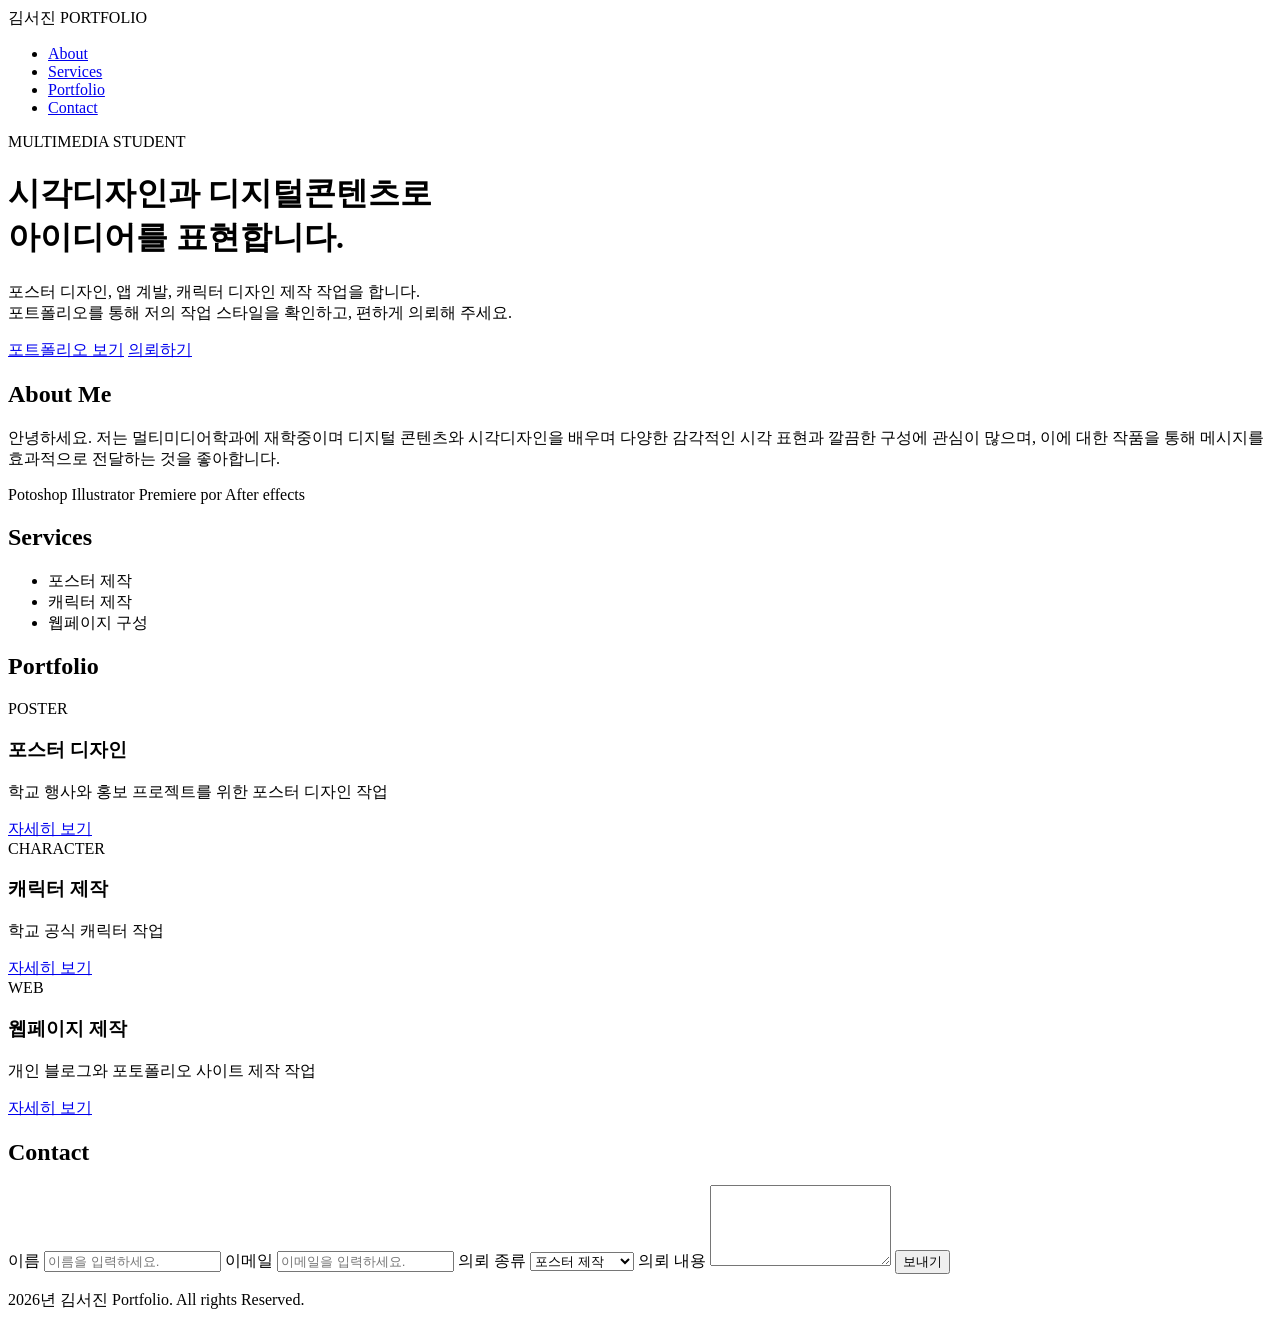
==== index.html @ 339a4b65 "Add files via upload" ====
<!DOCTYPE html>
<html lang="en">
<head>
    <meta charset="UTF-8">
    <meta name="viewport" content="width=device-width, initial-scale=1.0">
    <title> 김서진 Portfolio </title>
</head>
<body>
    <nav>
    <div>김서진 PORTFOLIO</div>
    <ul>
        <li><a href="#about">About</a></li>
        <li><a href="#service">Services</a></li>
        <li><a href="#portfolio">Portfolio</a></li>
        <li><a href="#contact">Contact</a></li>
    </ul>
    </nav>

    <header>
    <div>
        <p>MULTIMEDIA STUDENT</p>
        <h1>시각디자인과 디지털콘텐츠로 <br> 아이디어를 표현합니다.</h1>
        <p>포스터 디자인, 앱 계발, 캐릭터 디자인 제작 작업을 합니다. <br> 포트폴리오를 통해 저의 작업 스타일을 확인하고, 편하게 의뢰해 주세요.</p>

        <div>
            <a href="#">포트폴리오 보기</a>
            <a href="#">의뢰하기</a> 
        </div>
    </div>
    </header>
 
    <section id="about">
        <h2>About Me</h2>
        <p>안녕하세요. 저는 멀티미디어학과에 재학중이며 디지털 콘텐츠와 
        시각디자인을 배우며 다양한 감각적인 시각 표현과 깔끔한 구성에 관심이 많으며, 
        이에 대한 작품을 통해 메시지를 효과적으로 전달하는 것을 좋아합니다.</p>
        <div>
            <span>Potoshop</span>
            <span>Illustrator</span>
            <span>Premiere por</span>
            <span>After effects</span>
        </div>
    </section>
     
    <section id="service">
        <h2>Services</h2>
        <ul>
            <li>포스터 제작</li>
            <li>캐릭터 제작</li>
            <li>웹페이지 구성</li>
        </ul>

    </section>
      
    <section id="portfolio">
        <h2>Portfolio</h2>
        <div class="portfolio-grid">
            <div class="card">
                <div>POSTER</div>
                <h3>포스터 디자인</h3>
                <p>학교 행사와 홍보 프로젝트를 위한 포스터 디자인 작업</p>
                <a href="#">자세히 보기</a>
            </div>

            <div class="card">
                <div>CHARACTER</div>
                <h3>캐릭터 제작</h3>
                <p>학교 공식 캐릭터 작업</p>
                <a href="#">자세히 보기</a>
            </div>

            <div class="card">
                <div>WEB</div>
                <h3>웹페이지 제작</h3>
                <p>개인 블로그와 포토폴리오 사이트 제작 작업</p>
                <a href="#">자세히 보기</a>
            </div>

        </div>
    </section>
       
    <section id="contact">
      <h2>Contact</h2>

      <form>
        <label for="name">이름</label>
        <input type="text" name="name" placeholder="이름을 입력하세요.">


        <label for="email">이메일</label>
        <input type="email" name="email" placeholder="이메일을 입력하세요.">


        <label for="type">의뢰 종류</label>
        <select name="type">
           <option>포스터 제작</option>
           <option>캐릭터 제작</option>
           <option>웹페이지 제작</option>
        </select>

        <label for="message">의뢰 내용</label>
        <textarea name="message" placeholder="의뢰할 내용을 입력하세요." rows="5">
        </textarea>

        <input type="submit" value="보내기">


      </form>



    </section>

<footer>
    <p>2026년 김서진 Portfolio. All rights Reserved.</p>
</footer>



</body>
</html>
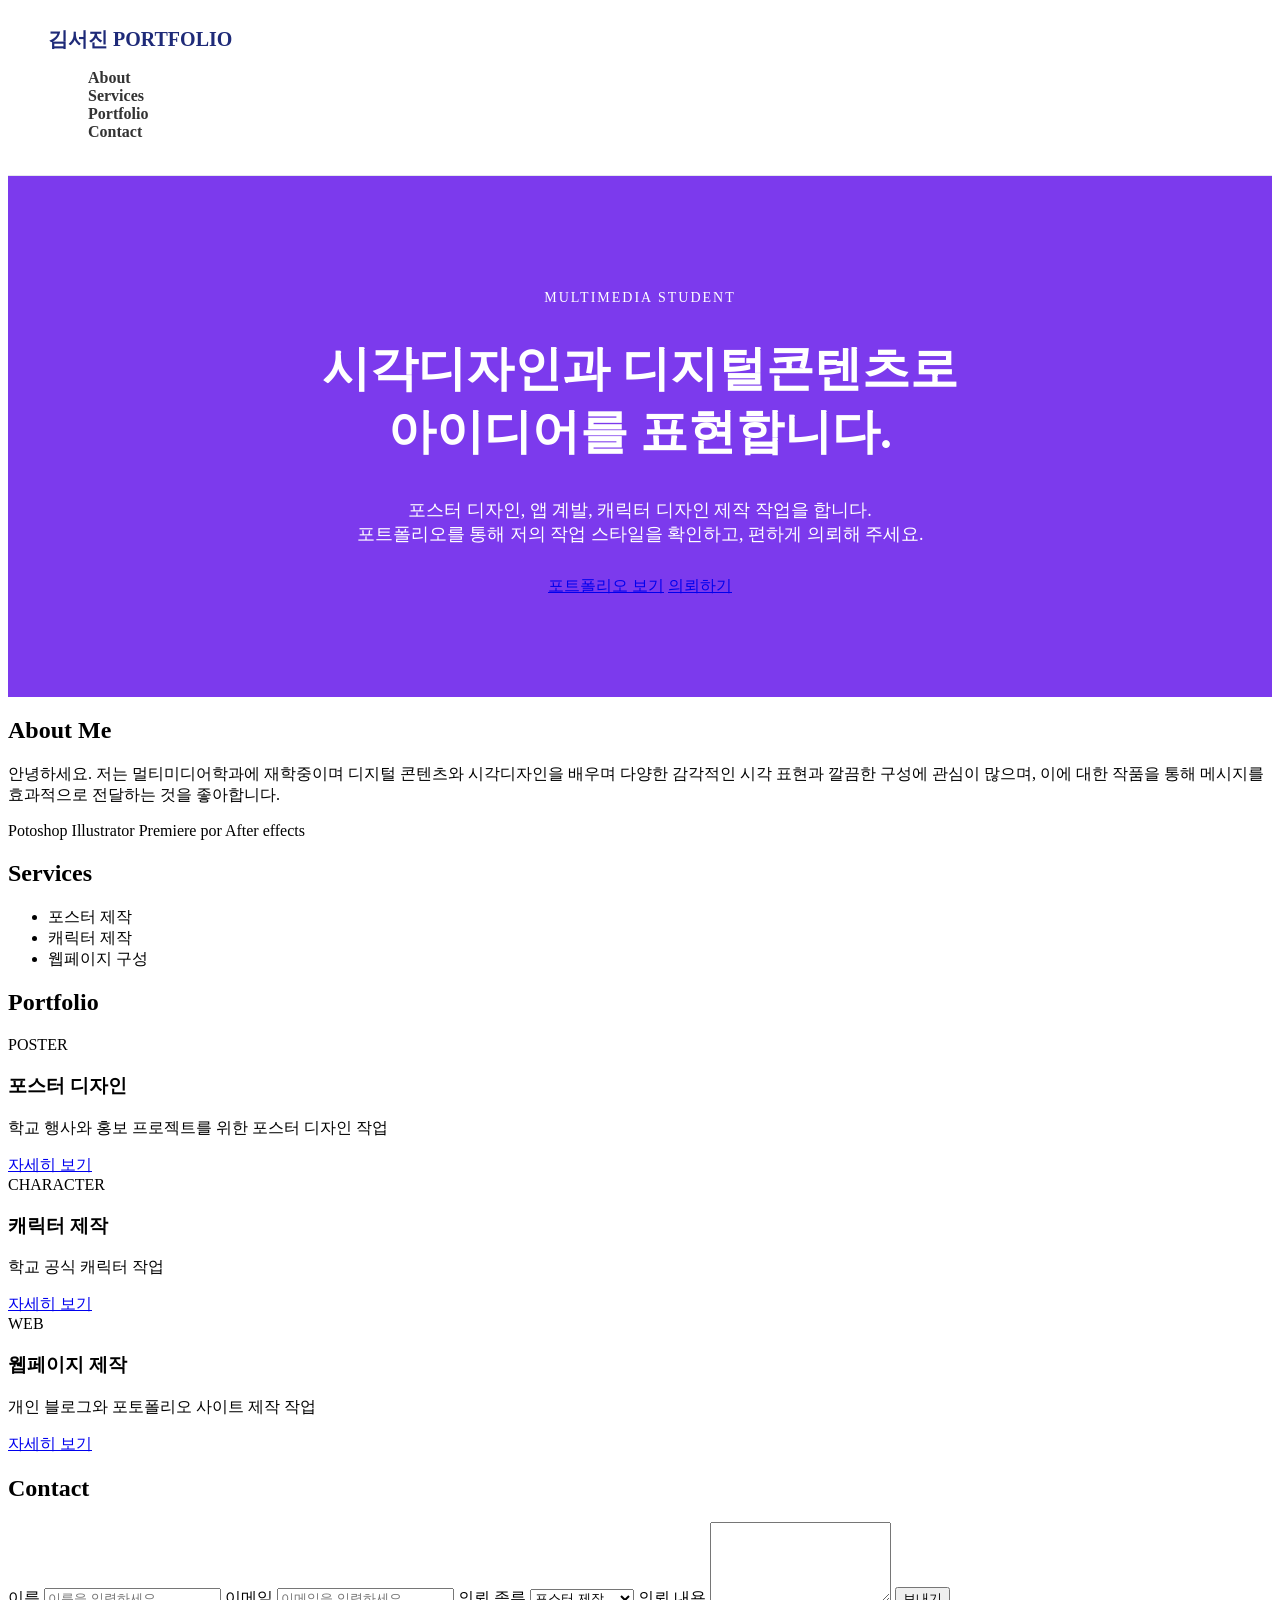
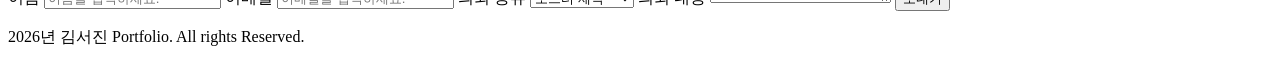
==== commit 3e45749e: "Add files via upload" ====
--- a/index.html
+++ b/index.html
@@ -4,10 +4,11 @@
     <meta charset="UTF-8">
     <meta name="viewport" content="width=device-width, initial-scale=1.0">
     <title> 김서진 Portfolio </title>
+    <link rel="stylesheet" href="style.css">
 </head>
 <body>
     <nav>
-    <div>김서진 PORTFOLIO</div>
+    <div class="logo">김서진 PORTFOLIO</div>
     <ul>
         <li><a href="#about">About</a></li>
         <li><a href="#service">Services</a></li>
@@ -16,13 +17,13 @@
     </ul>
     </nav>
 
-    <header>
-    <div>
-        <p>MULTIMEDIA STUDENT</p>
+    <header class="hero">
+    <div class="hero-text">
+        <p class="small-title">MULTIMEDIA STUDENT</p>
         <h1>시각디자인과 디지털콘텐츠로 <br> 아이디어를 표현합니다.</h1>
-        <p>포스터 디자인, 앱 계발, 캐릭터 디자인 제작 작업을 합니다. <br> 포트폴리오를 통해 저의 작업 스타일을 확인하고, 편하게 의뢰해 주세요.</p>
+        <p class="hero-description">포스터 디자인, 앱 계발, 캐릭터 디자인 제작 작업을 합니다. <br> 포트폴리오를 통해 저의 작업 스타일을 확인하고, 편하게 의뢰해 주세요.</p>
 
-        <div>
+        <div class="hero-buttons">
             <a href="#">포트폴리오 보기</a>
             <a href="#">의뢰하기</a> 
         </div>
--- a/style.css
+++ b/style.css
@@ -0,0 +1,17 @@
+nav{background-color: #ffff; border-bottom:1px solid #e5e7ed; padding: 18px 40px;}
+
+nav ul{ list-style:none; }
+
+nav ul li a {text-decoration:none; color:#333; font-weight:bold;}
+
+nav ul li a:hover{color: #7c3aed;}
+
+.logo{font-size: 20px; font-weight: bold; color:#1e2a78;}
+
+.hero{background-color: #7c3aed; color: #ffff; padding: 100px 20px; text-align:center;}
+
+.small-title{font-size:14px; letter-spacing: 2px; margin-bottom:22px;}
+
+.hero h1{ font-size: 48px; margin-bottom: 35px; line-height: 1.3;}
+
+.hero-description{font-size: 18px; width: 650px; margin:0 auto 30px auto;}
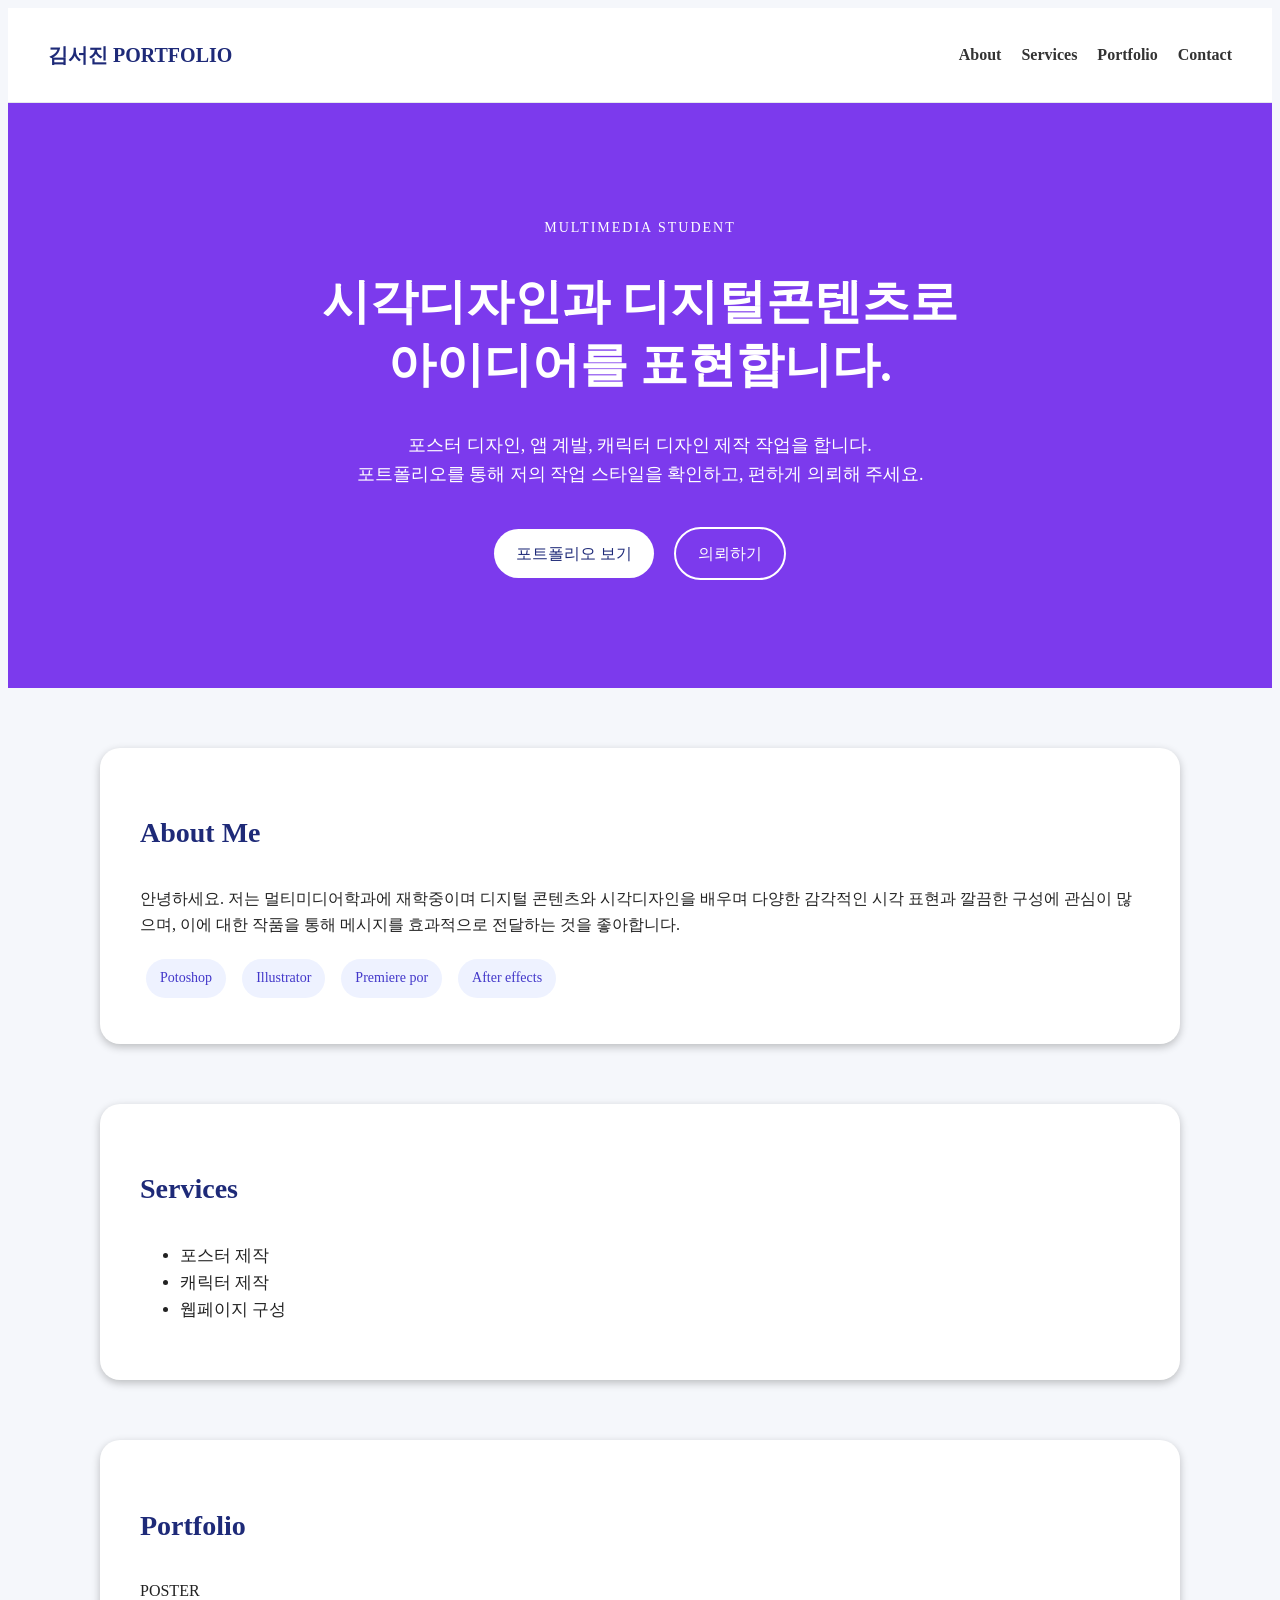
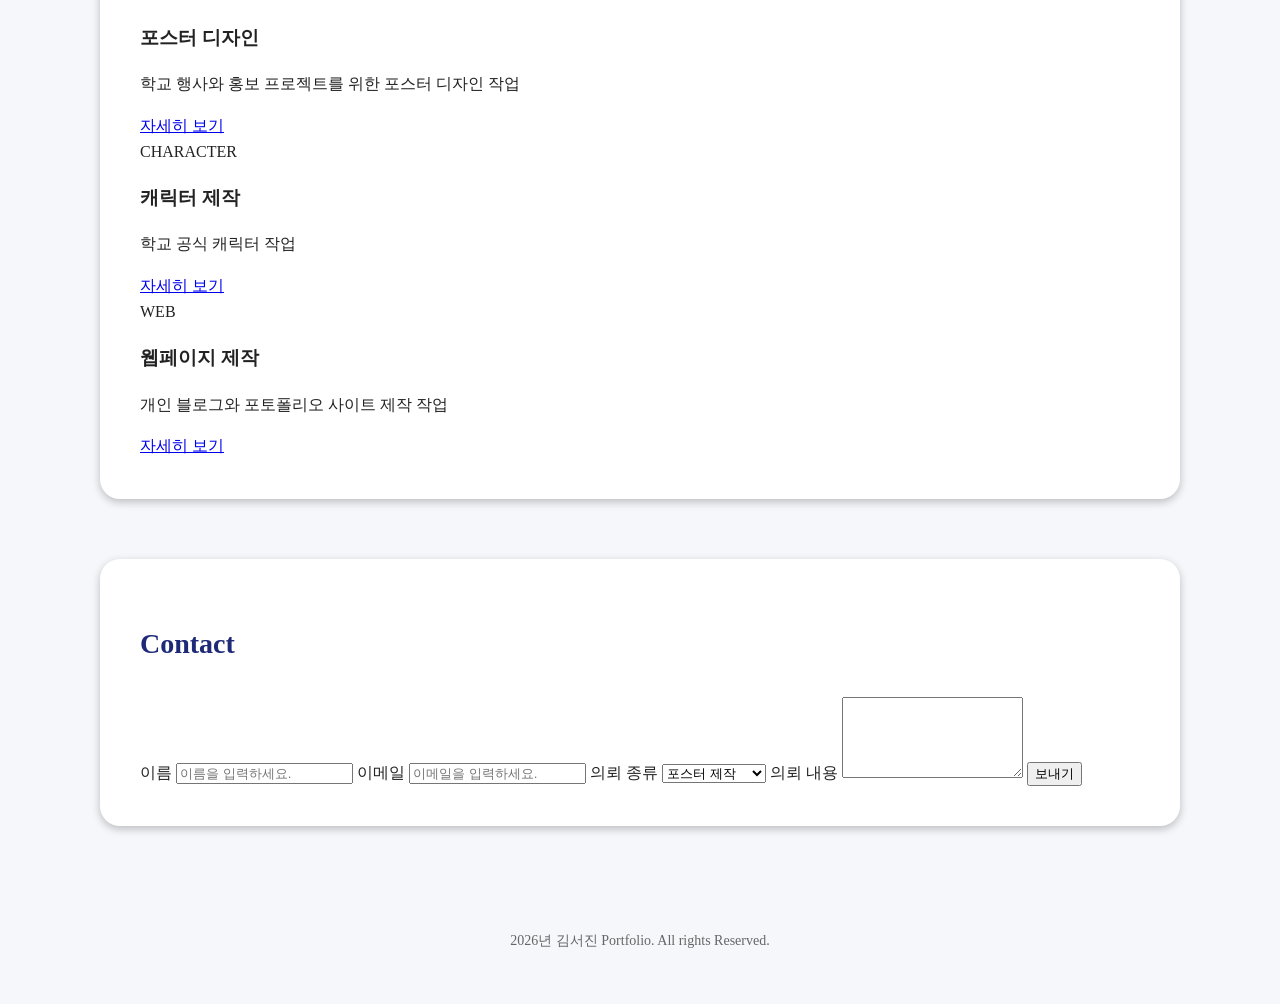
==== commit 4793f8b0: "Add files via upload" ====
--- a/index.html
+++ b/index.html
@@ -24,8 +24,8 @@
         <p class="hero-description">포스터 디자인, 앱 계발, 캐릭터 디자인 제작 작업을 합니다. <br> 포트폴리오를 통해 저의 작업 스타일을 확인하고, 편하게 의뢰해 주세요.</p>
 
         <div class="hero-buttons">
-            <a href="#">포트폴리오 보기</a>
-            <a href="#">의뢰하기</a> 
+            <a href="#" class="btn first">포트폴리오 보기</a>
+            <a href="#" class="btn second">의뢰하기</a> 
         </div>
     </div>
     </header>
@@ -35,7 +35,7 @@
         <p>안녕하세요. 저는 멀티미디어학과에 재학중이며 디지털 콘텐츠와 
         시각디자인을 배우며 다양한 감각적인 시각 표현과 깔끔한 구성에 관심이 많으며, 
         이에 대한 작품을 통해 메시지를 효과적으로 전달하는 것을 좋아합니다.</p>
-        <div>
+        <div class="skills">
             <span>Potoshop</span>
             <span>Illustrator</span>
             <span>Premiere por</span>
--- a/style.css
+++ b/style.css
@@ -1,6 +1,8 @@
-nav{background-color: #ffff; border-bottom:1px solid #e5e7ed; padding: 18px 40px;}
+nav{background-color: #ffff; border-bottom:1px solid #e5e7ed; padding: 18px 40px;
+display: flex; justify-content: space-between; align-items: center;}
 
-nav ul{ list-style:none; }
+nav ul{ list-style:none; display: flex;
+gap: 20px;}
 
 nav ul li a {text-decoration:none; color:#333; font-weight:bold;}
 
@@ -14,4 +16,34 @@
 
 .hero h1{ font-size: 48px; margin-bottom: 35px; line-height: 1.3;}
 
-.hero-description{font-size: 18px; width: 650px; margin:0 auto 30px auto;}+.hero-description{font-size: 18px; width: 650px; margin:0 auto 30px auto;}
+
+.btn{display: inline-block; padding:12px 22px; 
+border-radius: 30px; text-decoration: none; margin: 8px; }
+
+.first{ background-color: white; color: #1e2a78;}
+
+.first:hover{ background-color: #f3f4f6;}
+
+.second{ border: 2px solid white; color: white;}
+
+.second:hover{ background-color: white; color: #1e2a78;}
+
+
+body{ background-color: #f5f7fb; color: #222; line-height: 1.6;}
+
+section{background-color: white; width: 1000px; margin: 60px auto;
+padding: 40px; border-radius: 20px; box-shadow: rgba(0, 0, 0, 0.24) 0px 3px 8px;}
+
+section h2{font-size: 28px; margin-bottom: 30px; 
+color: #1e2a78; }
+
+.skills span{ display: inline-block; background-color: #eef2ff;
+padding: 8px 14px; border-radius: 20px; margin: 6px; font-size: 14px; 
+color: #4338ca; }
+
+#service ul { font-size: 17px;}
+
+footer{ text-align: center; padding: 30px 20px; 
+color: #666; font-size: 14px; }
+
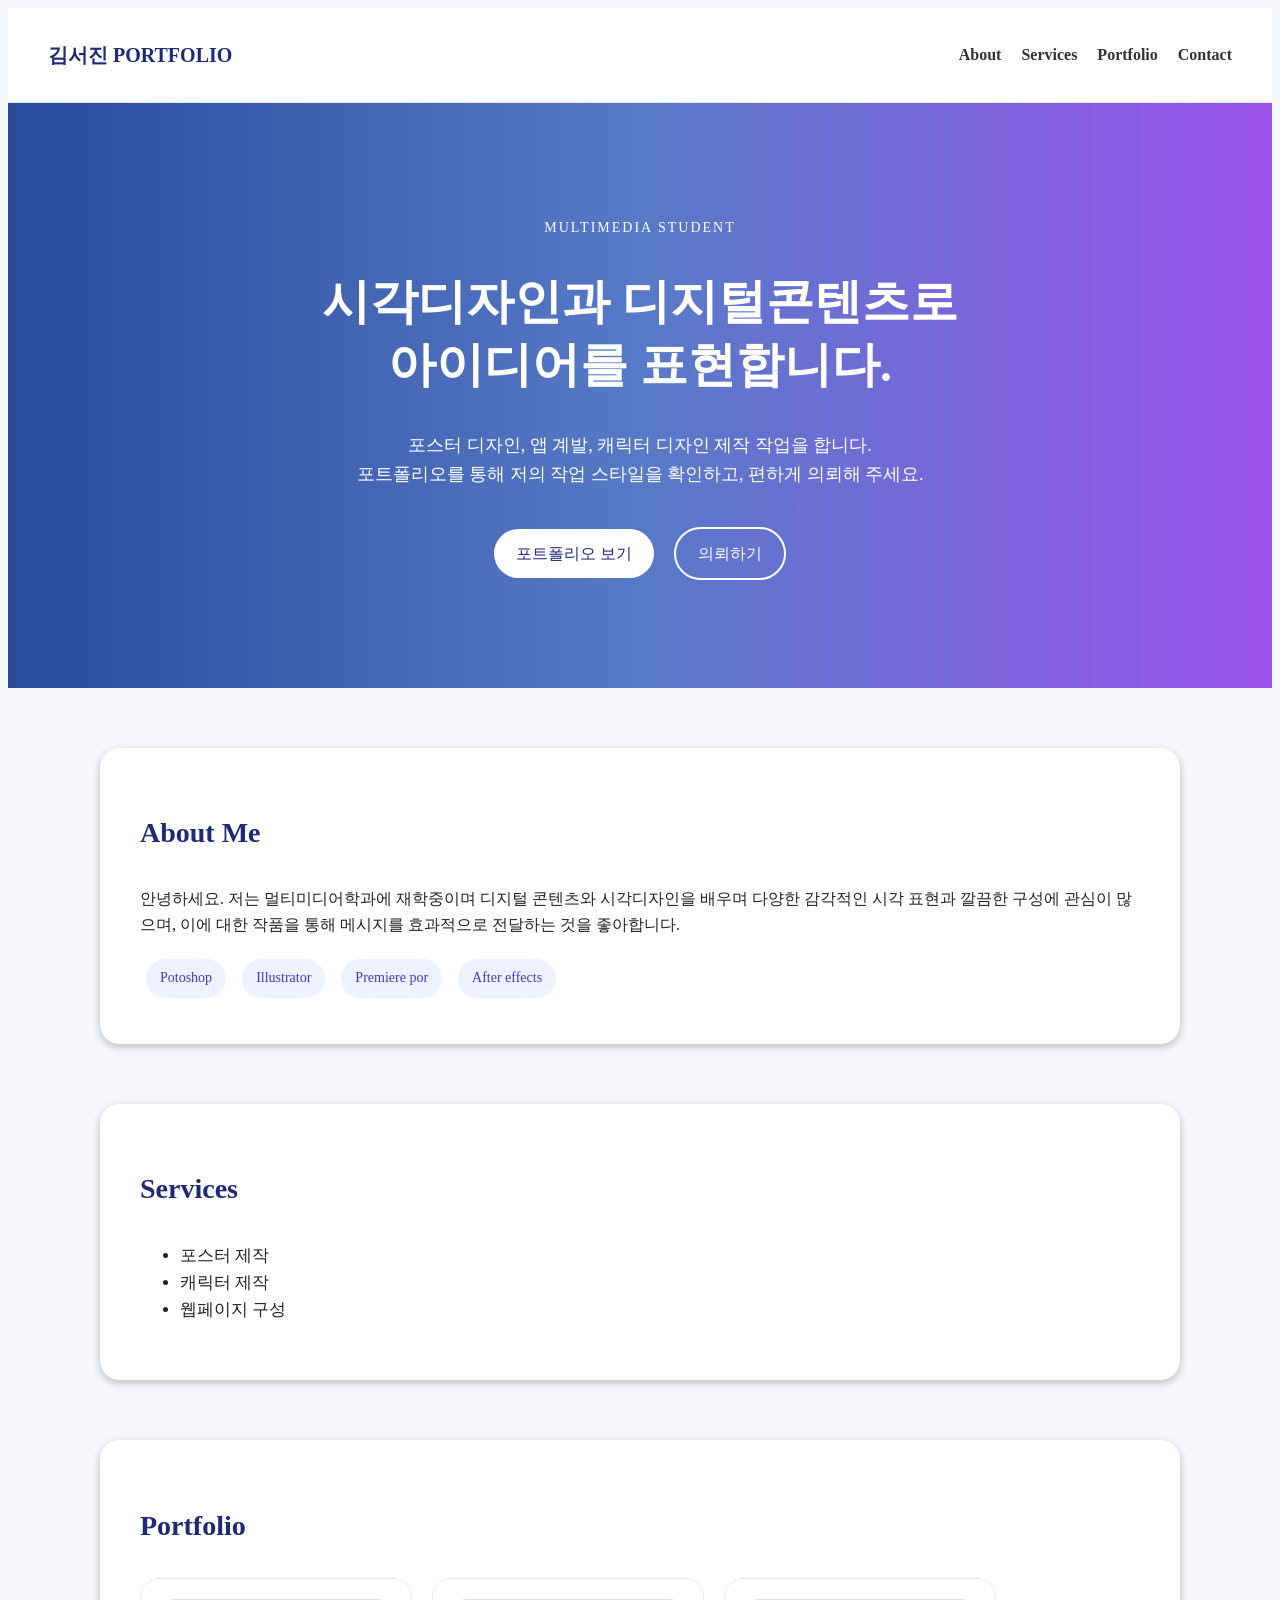
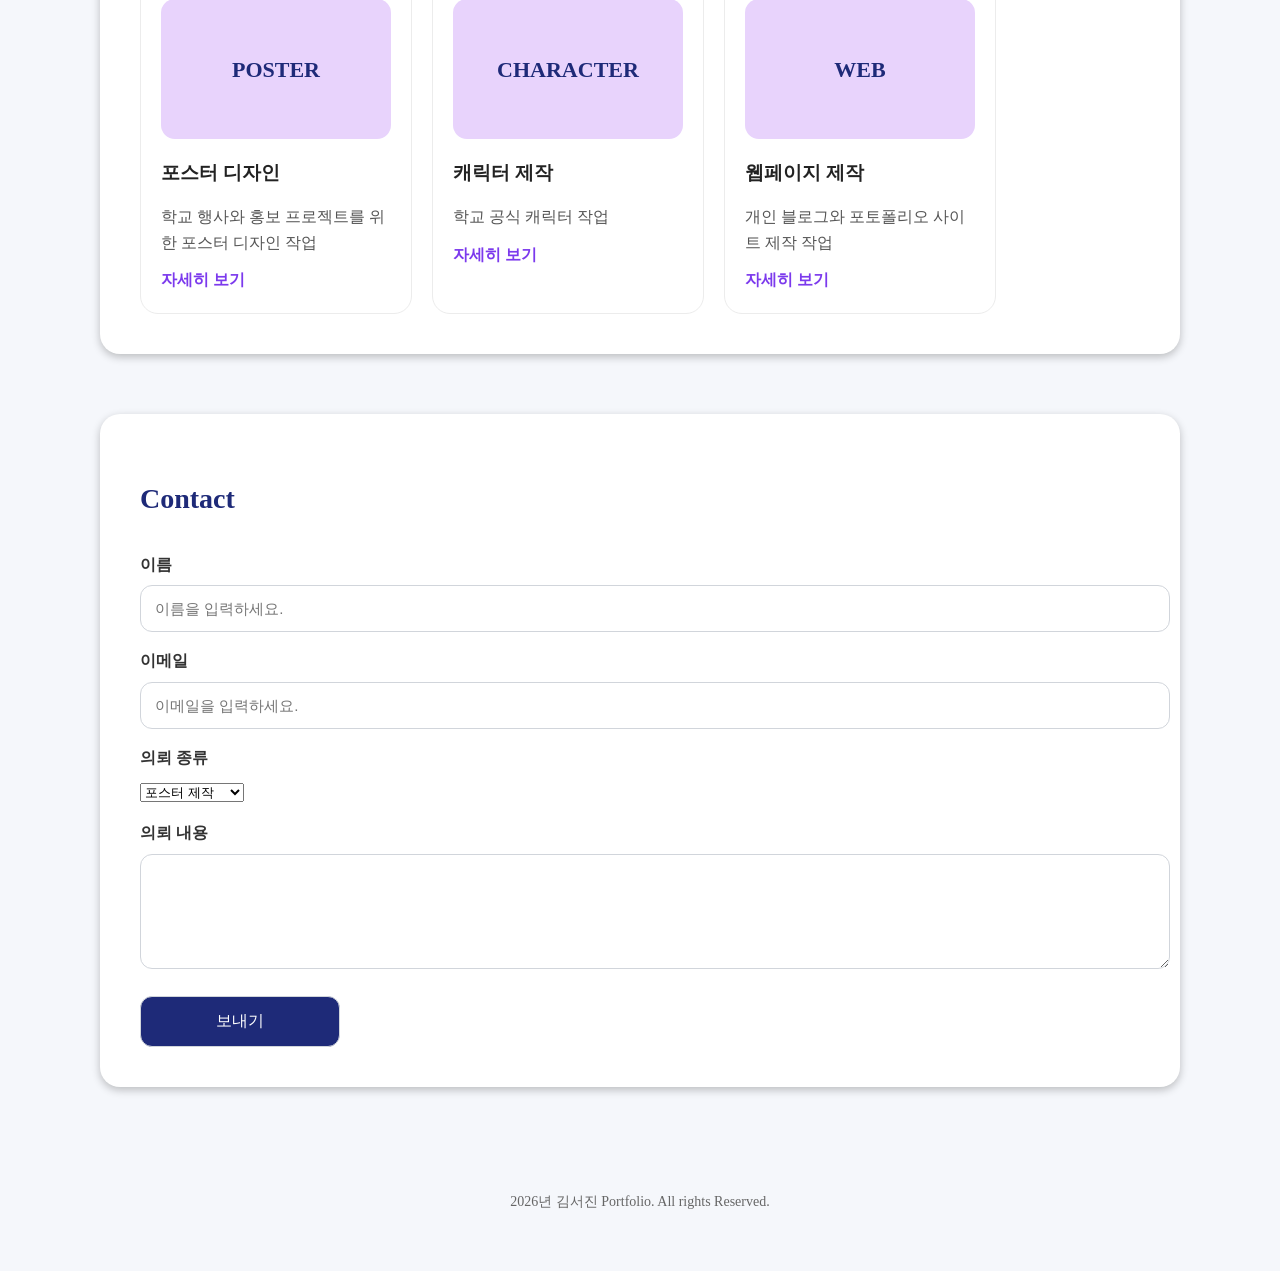
==== commit 089f6ed3: "Add files via upload" ====
--- a/index.html
+++ b/index.html
@@ -57,21 +57,21 @@
         <h2>Portfolio</h2>
         <div class="portfolio-grid">
             <div class="card">
-                <div>POSTER</div>
+                <div class="card-img">POSTER</div>
                 <h3>포스터 디자인</h3>
                 <p>학교 행사와 홍보 프로젝트를 위한 포스터 디자인 작업</p>
                 <a href="#">자세히 보기</a>
             </div>
 
             <div class="card">
-                <div>CHARACTER</div>
+                <div class="card-img">CHARACTER</div>
                 <h3>캐릭터 제작</h3>
                 <p>학교 공식 캐릭터 작업</p>
                 <a href="#">자세히 보기</a>
             </div>
 
             <div class="card">
-                <div>WEB</div>
+                <div class="card-img">WEB</div>
                 <h3>웹페이지 제작</h3>
                 <p>개인 블로그와 포토폴리오 사이트 제작 작업</p>
                 <a href="#">자세히 보기</a>
@@ -83,7 +83,7 @@
     <section id="contact">
       <h2>Contact</h2>
 
-      <form>
+      <form class="contact-form">
         <label for="name">이름</label>
         <input type="text" name="name" placeholder="이름을 입력하세요.">
 
--- a/style.css
+++ b/style.css
@@ -10,7 +10,9 @@
 
 .logo{font-size: 20px; font-weight: bold; color:#1e2a78;}
 
-.hero{background-color: #7c3aed; color: #ffff; padding: 100px 20px; text-align:center;}
+.hero{background: #2a4a9b;
+background: linear-gradient(90deg, rgba(42, 74, 155, 1) 0%, rgba(87, 122, 199, 1) 50%, rgba(155, 83, 237, 1) 100%);
+ color: #ffff; padding: 100px 20px; text-align:center;}
 
 .small-title{font-size:14px; letter-spacing: 2px; margin-bottom:22px;}
 
@@ -47,3 +49,34 @@
 footer{ text-align: center; padding: 30px 20px; 
 color: #666; font-size: 14px; }
 
+
+
+
+.card{ width: 230px; border: 1px solid #ececec; border-radius: 18px; padding: 20px; }
+
+.card h3 { color: #222; margin-bottom: 15px;}
+
+.card p {color: #555; margin-bottom: 12px;}
+
+.card a {color: #7c3aed; text-decoration: none; 
+font-weight: bold; } 
+
+.card a:hover{text-decoration: underline;}
+
+.card-img{ height: 140px; background-color: rgb(232, 211, 252); border-radius: 14px;
+ font-size: 22px; font-weight: bold; color: #1e2a78; 
+display: flex; justify-content: center; align-items: center; margin-bottom: 18px; }
+
+.portfolio-grid{ display: flex; gap: 20px; flex-wrap: wrap;}
+
+.contact-form label{ display: block; margin-top: 16px; 
+margin-bottom: 8px; color:#333; font-weight: bold; }
+
+
+.contact-form input,
+.contact-form section,
+.contact-form textarea{ width: 100%; padding: 14px; border: 1px solid #d1d5db;
+border-radius: 12px; font-size: 15px; }
+
+.contact-form input[type="submit"] {margin-top: 20px; background-color: #1e2a78;
+color: white; width: 200px; font-size: 16px;} 
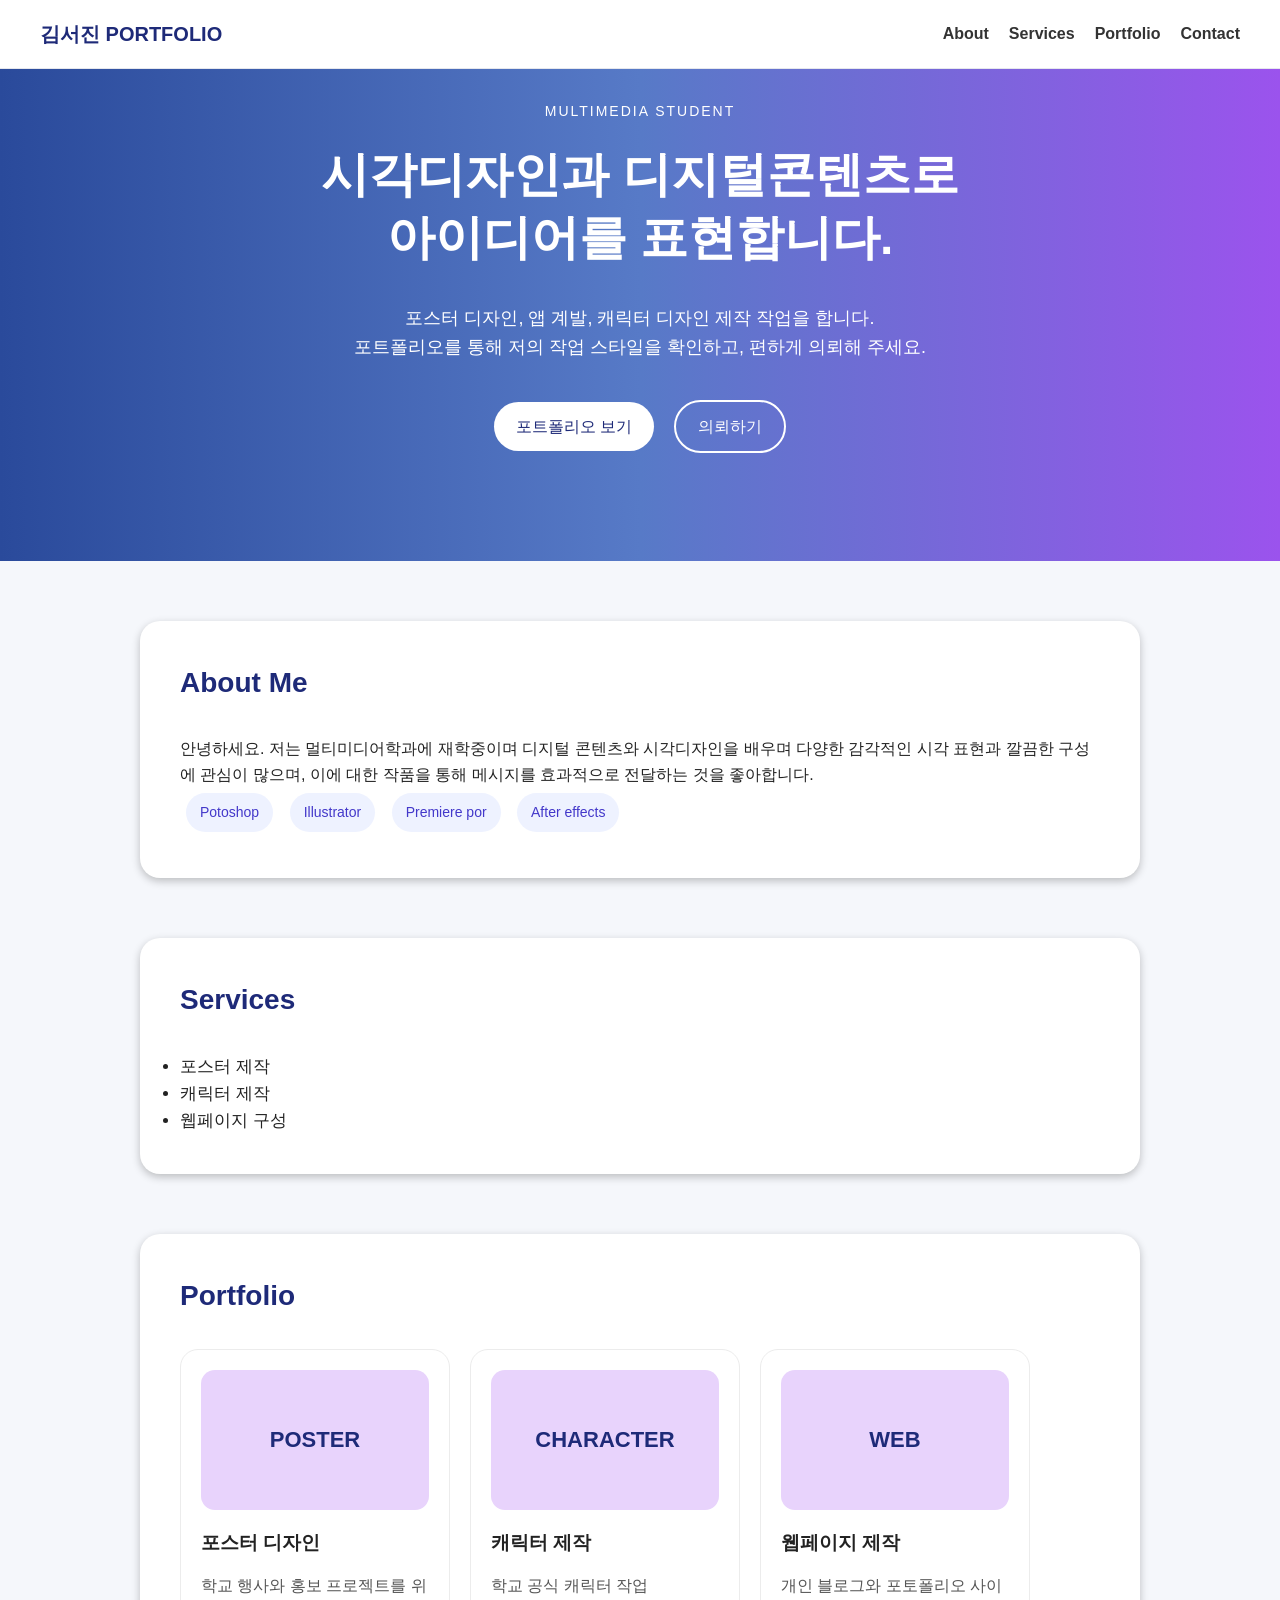
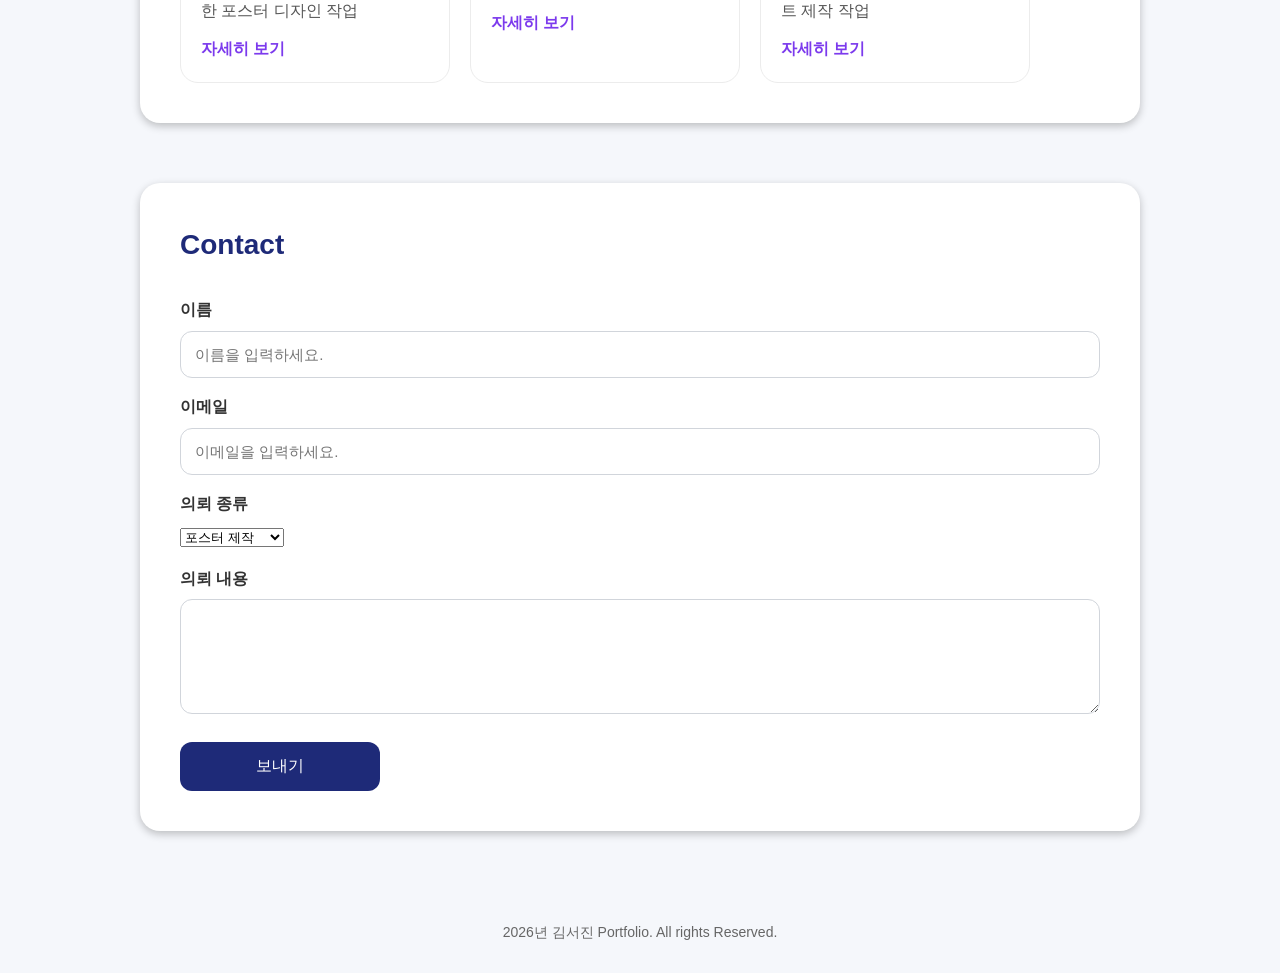
==== commit d835e926: "Add files via upload" ====
--- a/index.html
+++ b/index.html
@@ -60,21 +60,21 @@
                 <div class="card-img">POSTER</div>
                 <h3>포스터 디자인</h3>
                 <p>학교 행사와 홍보 프로젝트를 위한 포스터 디자인 작업</p>
-                <a href="#">자세히 보기</a>
+                <a href="poster.html" target="_blank">자세히 보기</a>
             </div>
 
             <div class="card">
                 <div class="card-img">CHARACTER</div>
                 <h3>캐릭터 제작</h3>
                 <p>학교 공식 캐릭터 작업</p>
-                <a href="#">자세히 보기</a>
+                <a href="charater.html" target="_blank">자세히 보기</a>
             </div>
 
             <div class="card">
                 <div class="card-img">WEB</div>
                 <h3>웹페이지 제작</h3>
                 <p>개인 블로그와 포토폴리오 사이트 제작 작업</p>
-                <a href="#">자세히 보기</a>
+                <a href="web.html" target="_blank">자세히 보기</a>
             </div>
 
         </div>
--- a/style.css
+++ b/style.css
@@ -1,5 +1,12 @@
+*{ box-sizing:border-box; margin:0; padding: 0;
+font-family: Arial, sans-serif;}
+
+body{ background-color: #f5f7fb; color: #222; line-height: 1.6;}
+
 nav{background-color: #ffff; border-bottom:1px solid #e5e7ed; padding: 18px 40px;
-display: flex; justify-content: space-between; align-items: center;}
+display: flex; justify-content: space-between; 
+align-items: center; position: fixed; width: 100%; 
+top: 0; left: 0; z-index: 1000;}
 
 nav ul{ list-style:none; display: flex;
 gap: 20px;}
@@ -10,9 +17,9 @@
 
 .logo{font-size: 20px; font-weight: bold; color:#1e2a78;}
 
-.hero{background: #2a4a9b;
-background: linear-gradient(90deg, rgba(42, 74, 155, 1) 0%, rgba(87, 122, 199, 1) 50%, rgba(155, 83, 237, 1) 100%);
- color: #ffff; padding: 100px 20px; text-align:center;}
+.hero{ background: linear-gradient(90deg, rgba(42, 74, 155, 1) 0%, rgba(87, 122, 199, 1) 50%, rgba(155, 83, 237, 1) 100%);
+ color: #ffff; padding: 100px 20px; text-align:center; 
+animation: fadeUp 1s ease;}
 
 .small-title{font-size:14px; letter-spacing: 2px; margin-bottom:22px;}
 
@@ -32,7 +39,7 @@
 .second:hover{ background-color: white; color: #1e2a78;}
 
 
-body{ background-color: #f5f7fb; color: #222; line-height: 1.6;}
+
 
 section{background-color: white; width: 1000px; margin: 60px auto;
 padding: 40px; border-radius: 20px; box-shadow: rgba(0, 0, 0, 0.24) 0px 3px 8px;}
@@ -52,7 +59,10 @@
 
 
 
-.card{ width: 230px; border: 1px solid #ececec; border-radius: 18px; padding: 20px; }
+.card{ width: 270px; border: 1px solid #ececec; border-radius: 18px; padding: 20px; 
+transition: box-shadow 0.3s; transform: 0.3s; }
+
+.card:hover{transform: translate(0,-8px); box-shadow: rgba(0, 0, 0, 0.24) 0px 3px 8px;}
 
 .card h3 { color: #222; margin-bottom: 15px;}
 
@@ -79,4 +89,11 @@
 border-radius: 12px; font-size: 15px; }
 
 .contact-form input[type="submit"] {margin-top: 20px; background-color: #1e2a78;
-color: white; width: 200px; font-size: 16px;} +color: white; width: 200px; font-size: 16px; font-size: 16px; border: none;
+ padding: 14px 24px; transition:background-color 0.3s, transform 0.3s;} 
+
+.contact-form input[type="submit"]:hover {background-color: #7c3aed; 
+    transform:translate(0,-4px);} 
+
+@keyframes fadeUp{ from{ opacity: 0; transform: translate(0,25px);}  
+to{ opacity: 1; transform: translate(0,0);}}
